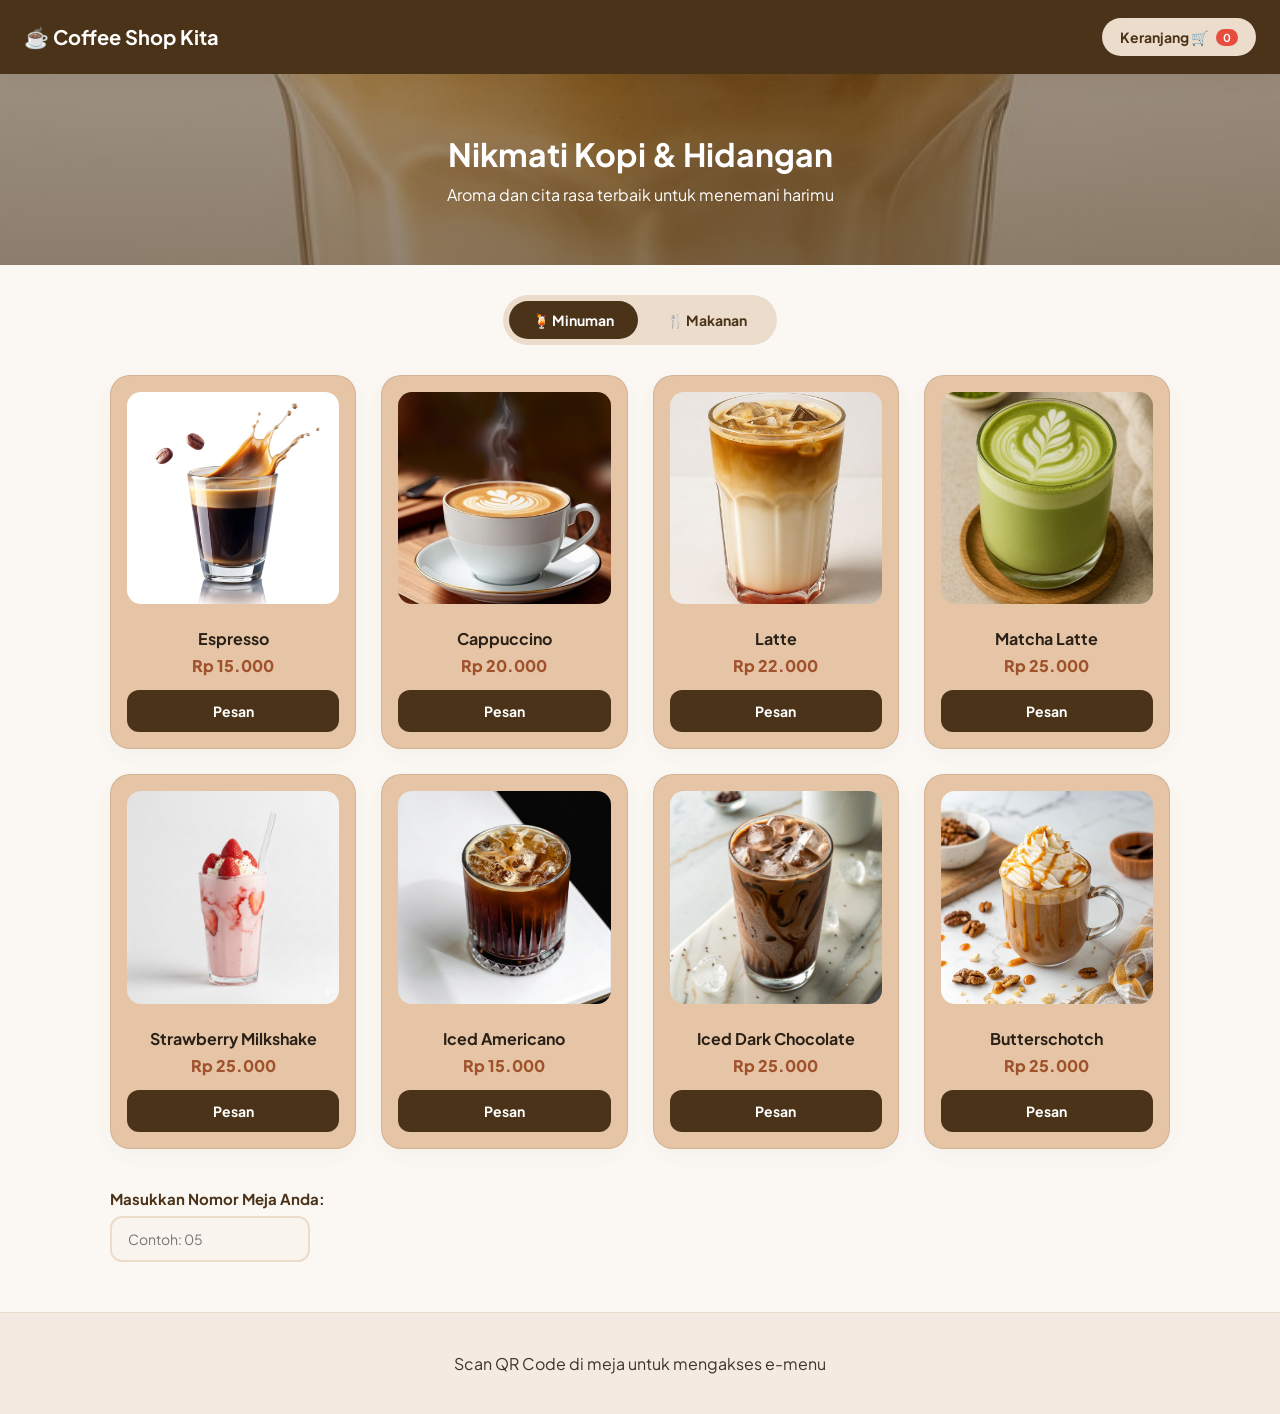
==== menu.html @ d3772231 "Add files via upload" ====
<!DOCTYPE html>
<html lang="id">
<head>
  <meta charset="UTF-8">
  <meta name="viewport" content="width=device-width, initial-scale=1.0">
  <title>Menu Coffee Shop Kita</title>
  <link rel="preconnect" href="https://fonts.googleapis.com">
  <link rel="preconnect" href="https://fonts.gstatic.com" crossorigin>
  <link href="https://fonts.googleapis.com/css2?family=Plus+Jakarta+Sans:wght@400;500;600;700&display=swap" rel="stylesheet">
  <link rel="stylesheet" href="style.css">
</head>
<body>

<div class="menu-page-wrapper">

  <header class="main-header">
    <div class="header-logo">☕ Coffee Shop Kita</div>
    <nav>
      <a href="#" class="cart-nav-btn" onclick="toggleCart()">
        <span>Keranjang 🛒</span>
        <span id="cartCount" class="badge">0</span>
      </a>
    </nav>
  </header>

  <section class="banner">
    <div class="overlay">
      <h2>Nikmati Kopi & Hidangan</h2>
      <p>Aroma dan cita rasa terbaik untuk menemani harimu</p>
    </div>
  </section>

  <div class="tabs-container">
    <div class="tabs">
      <button class="tab-btn active" onclick="showTab('drinks')">🍹 Minuman</button>
      <button class="tab-btn" onclick="showTab('foods')">🍴 Makanan</button>
    </div>
  </div>

  <section id="drinks" class="menu-section active">
    <div class="menu-grid">
      <div class="card">
        <div class="img-container">
          <img src="images/espresso.jpg" alt="Espresso">
        </div>
        <h3>Espresso</h3>
        <p class="price">Rp 15.000</p>
        <button class="btn-order" onclick="addToOrder('Espresso', 15000)">Pesan</button>
      </div>
      <div class="card">
        <div class="img-container">
          <img src="images/cappuccino.jpg" alt="Cappuccino">
        </div>
        <h3>Cappuccino</h3>
        <p class="price">Rp 20.000</p>
        <button class="btn-order" onclick="addToOrder('Cappuccino', 20000)">Pesan</button>
      </div>
      <div class="card">
        <div class="img-container">
          <img src="images/latte.jpg" alt="Latte">
        </div>
        <h3>Latte</h3>
        <p class="price">Rp 22.000</p>
        <button class="btn-order" onclick="addToOrder('Latte', 22000)">Pesan</button>
      </div>
      <div class="card">
        <div class="img-container">
          <img src="images/matchalatte.jpg" alt="Matcha Latte">
        </div>
        <h3>Matcha Latte</h3>
        <p class="price">Rp 25.000</p>
        <button class="btn-order" onclick="addToOrder('Matcha Latte', 25000)">Pesan</button>
      </div>
      <div class="card">
        <div class="img-container">
          <img src="images/strawberry milkshake.jpg" alt="strawberry milkshake">
        </div>
        <h3>Strawberry Milkshake</h3>
        <p class="price">Rp 25.000</p>
        <button class="btn-order" onclick="addToOrder('strawberry milkshake', 25000)">Pesan</button>
      </div>
      <div class="card">
        <div class="img-container">
          <img src="images/iced americano.jpg" alt="iced americano">
        </div>
        <h3>Iced Americano</h3>
        <p class="price">Rp 15.000</p>
        <button class="btn-order" onclick="addToOrder('iced americano', 15000)">Pesan</button>
      </div>
      <div class="card">
        <div class="img-container">
          <img src="images/iceddarkchocolate.jpg" alt="iceddarkchocolate">
        </div>
        <h3>Iced Dark Chocolate</h3>
        <p class="price">Rp 25.000</p>
        <button class="btn-order" onclick="addToOrder('iced dark chocolate', 25000)">Pesan</button>
      </div>
      <div class="card">
        <div class="img-container">
          <img src="images/butterschoth.jpg" alt="butterschoth">
        </div>
        <h3>Butterschotch</h3>
        <p class="price">Rp 25.000</p>
        <button class="btn-order" onclick="addToOrder('butterschoth', 25000)">Pesan</button>
      </div>
    </div>
  </section>

  <section id="foods" class="menu-section">
    <div class="menu-grid">
      <div class="card">
        <div class="img-container">
          <img src="images/strawberrycheseecake.jpg" alt="Strawberry Cheesecake">
        </div>
        <h3>Strawberry Cheesecake</h3>
        <p class="price">Rp 22.000</p>
        <button class="btn-order" onclick="addToOrder('Strawberry Cheesecake', 22000)">Pesan</button>
      </div>
      <div class="card">
        <div class="img-container">
          <img src="images/croissant.jpg" alt="Croissant">
        </div>
        <h3>Croissant</h3>
        <p class="price">Rp 18.000</p>
        <button class="btn-order" onclick="addToOrder('Croissant', 18000)">Pesan</button>
      </div>
      <div class="card">
        <div class="img-container">
          <img src="images/mixplatter.jpg" alt="Mix Platter">
        </div>
        <h3>Mix Platter</h3>
        <p class="price">Rp 20.000</p>
        <button class="btn-order" onclick="addToOrder('Mix Platter', 20000)">Pesan</button>
      </div>
      <div class="card">
        <div class="img-container">
          <img src="images/frenchfries.jpg" alt="French Fries">
        </div>
        <h3>French Fries</h3>
        <p class="price">Rp 15.000</p>
        <button class="btn-order" onclick="addToOrder('French Fries', 15000)">Pesan</button>
      </div>
      <div class="card">
        <div class="img-container">
          <img src="images/craffle.jpg" alt="craffle">
        </div>
        <h3>Craffle</h3>
        <p class="price">Rp 25.000</p>
        <button class="btn-order" onclick="addToOrder('craffle', 25000)">Pesan</button>
      </div>
      <div class="card">
        <div class="img-container">
          <img src="images/pisang coklat.jpg" alt="pisang coklat">
        </div>
        <h3>Pisang Coklat</h3>
        <p class="price">Rp 15.000</p>
        <button class="btn-order" onclick="addToOrder('pisang coklat', 15000)">Pesan</button>
      </div>
      <div class="card">
        <div class="img-container">
          <img src="images/spagheti.jpg" alt="spagheti">
        </div>
        <h3>Spaghetti</h3>
        <p class="price">Rp 30.000</p>
        <button class="btn-order" onclick="addToOrder('spagheti', 30000)">Pesan</button>
      </div>
      <div class="card">
        <div class="img-container">
          <img src="images/chiken wings.jpg" alt="chiken wings">
        </div>
        <h3>Chicken Wings</h3>
        <p class="price">Rp 28.000</p>
        <button class="btn-order" onclick="addToOrder('chiken wings', 28000)">Pesan</button>
      </div>
    </div>
  </section>


  <div class="cart-popup" id="cartPopup">
    <h3>🛒 Keranjang Pesanan</h3>
    <ul id="cartItems"></ul>
    <div class="cart-total">
      <span>Total Sementara</span>
      <span id="cartTotal">Rp 0</span>
    </div>
    <button class="btn-view-order" onclick="goToOrder()">Lihat Detail & Checkout</button>
  </div>
<div class="meja-container" style="margin: 20px auto; max-width: 1100px; padding: 0 20px;">
  <label for="nomorMeja" style="font-weight: 700; color: #4a3319; display: block; margin-bottom: 8px; font-size: 15px;">
    Masukkan Nomor Meja Anda:
  </label>
  <input type="number" id="nomorMeja" placeholder="Contoh: 05" min="1" required
         oninput="localStorage.setItem('nomorMejaGlobal', this.value)"
         style="padding: 12px 16px; width: 100%; max-width: 200px; border: 2px solid #ebdccb; border-radius: 12px; font-size: 14px; outline: none; background-color: #faf4ee;">
</div>
  <footer>
    <p>Scan QR Code di meja untuk mengakses e-menu</p>
    <div id="qrcode"></div>
  </footer>

</div> <script src="qrcode.min.js"></script>
  <script src="script.js"></script>
  <script>
    function showTab(tabId) {
      document.querySelectorAll('.menu-section').forEach(sec => sec.classList.remove('active'));
      document.querySelectorAll('.tab-btn').forEach(btn => btn.classList.remove('active'));
      
      document.getElementById(tabId).classList.add('active');
      const activeBtn = Array.from(document.querySelectorAll('.tab-btn')).find(btn => btn.getAttribute('onclick').includes(tabId));
      if(activeBtn) activeBtn.classList.add('active');
    }
  </script>
</body>
</html>
---- style.css ----
/* ==========================================================================
   1. RESET & FONT UTAMA (BERLAKU UNTUK SEMUA HALAMAN)
   ========================================================================== */
@import url('https://fonts.googleapis.com/css2?family=Plus+Jakarta+Sans:wght@400;500;600;700&display=swap');

* {
  margin: 0;
  padding: 0;
  box-sizing: border-box;
  font-family: 'Plus Jakarta Sans', 'Segoe UI', sans-serif;
}

/* ==========================================================================
   2. UI LOGIN (INDEX.HTML) - BACKGROUND ESPRESSO WARM & KARTU GLASSMORPHISM
   ========================================================================== */
body.login-page {
  background: linear-gradient(135deg, #e1c2b5 0%, #7d4c13 50%, #6e4e37 100%);
  min-height: 100vh;
  display: flex;
  justify-content: center;
  align-items: center;
  padding: 20px;
  position: relative;
  overflow: hidden;
}

body.login-page::before {
  content: '';
  position: absolute;
  width: 300px;
  height: 300px;
  background: rgba(235, 220, 203, 0.15);
  border-radius: 50%;
  top: -50px;
  right: -50px;
  filter: blur(80px);
}

.login-container {
  background: rgba(255, 255, 255, 0.12);
  backdrop-filter: blur(20px);
  -webkit-backdrop-filter: blur(20px);
  padding: 45px 35px;
  border-radius: 28px;
  width: 100%;
  max-width: 380px;
  box-shadow: 0 25px 50px rgba(0, 0, 0, 0.35);
  text-align: center;
  border: 1px solid rgba(255, 255, 255, 0.25);
  z-index: 2;
}

.login-container h2 {
  font-size: 26px;
  color: #ffffff;
  font-weight: 700;
  margin-bottom: 25px;
  text-shadow: 0 2px 4px rgba(0, 0, 0, 0.2);
}

.login-container input[type="text"],
.login-container input[type="password"] {
  width: 100%;
  padding: 14px 18px;
  margin-bottom: 18px;
  border: 1px solid rgba(255, 255, 255, 0.3);
  background: rgba(255, 255, 255, 0.9);
  border-radius: 14px;
  font-size: 14px;
  color: #2b1810;
  outline: none;
  transition: all 0.3s ease;
  display: block;
}

.login-container input:focus {
  border-color: #ffffff;
  background: #ffffff;
  box-shadow: 0 0 0 4px rgba(255, 255, 255, 0.25);
  transform: translateY(-1px);
}

.login-container button {
  width: 100%;
  padding: 14px;
  background-color: #ebdccb;
  color: #4a3319;
  border: none;
  border-radius: 14px;
  font-size: 16px;
  font-weight: 700;
  cursor: pointer;
  transition: all 0.2s ease;
  margin-top: 8px;
  box-shadow: 0 4px 15px rgba(0, 0, 0, 0.2);
}

.login-container button:hover {
  background-color: #ffffff;
  color: #2b1810;
  transform: translateY(-2px);
  box-shadow: 0 6px 20px rgba(0, 0, 0, 0.3);
}

.login-container .note {
  font-size: 13px;
  color: rgba(255, 255, 255, 0.8);
  margin-top: 25px;
  font-weight: 500;
  letter-spacing: 0.3px;
}

#message {
  font-size: 13px;
  margin-top: 12px;
  font-weight: bold;
  color: #ff6b6b;
}


/* ==========================================================================
   3. UI HALAMAN UTAMA KAFE (MENU.HTML)
   ========================================================================== */
.menu-page-wrapper {
  background-color: #fbf8f4;
  color: #3e3229;
  min-height: 100vh;
}

/* Header Navbar */
.menu-page-wrapper .main-header {
  background-color: #4a3319;
  padding: 18px 24px;
  display: flex;
  justify-content: space-between;
  align-items: center;
  position: sticky;
  top: 0;
  z-index: 999;
  box-shadow: 0 4px 20px rgba(74, 51, 25, 0.08);
}

.menu-page-wrapper .header-logo {
  color: #ffffff;
  font-size: 20px;
  font-weight: 700;
}

.menu-page-wrapper .cart-nav-btn {
  text-decoration: none;
  background-color: #ebdccb;
  color: #4a3319;
  padding: 10px 18px;
  border-radius: 30px;
  font-weight: 700;
  font-size: 14px;
  display: flex;
  align-items: center;
  gap: 8px;
}

.menu-page-wrapper .badge {
  background-color: #e74c3c;
  color: white;
  font-size: 11px;
  padding: 2px 7px;
  border-radius: 20px;
  font-weight: bold;
}

/* Banner */
.menu-page-wrapper .banner {
  background: linear-gradient(rgba(74, 51, 25, 0.5), rgba(74, 51, 25, 0.6)), 
              url('images/latte.jpg') no-repeat center center/cover;
  color: white;
  text-align: center;
  padding: 60px 20px;
}

.menu-page-wrapper .banner h2 {
  font-size: 32px;
  font-weight: 700;
  margin-bottom: 10px;
  color: #ffffff !important;
}

/* Navigasi Tab */
.menu-page-wrapper .tabs-container {
  display: flex;
  justify-content: center;
  margin: 30px 0 10px 0;
}

.menu-page-wrapper .tabs {
  background-color: #ebdccb;
  padding: 6px;
  border-radius: 30px;
  display: flex;
  gap: 5px;
}

.menu-page-wrapper .tab-btn {
  padding: 10px 24px;
  border: none;
  background: none;
  cursor: pointer;
  font-weight: 700;
  font-size: 14px;
  color: #4a3319;
  border-radius: 25px;
  transition: all 0.2s ease;
}

.menu-page-wrapper .tab-btn.active {
  background-color: #4a3319;
  color: white;
}

/* Grid Katalog */
.menu-page-wrapper .menu-section {
  display: none;
}

.menu-page-wrapper .menu-section.active {
  display: block;
}

.menu-page-wrapper .menu-grid {
  display: grid;
  grid-template-columns: repeat(auto-fit, minmax(220px, 1fr));
  gap: 25px;
  padding: 20px;
  max-width: 1100px;
  margin: 0 auto;
}

/* PERUBAHAN UTAMA: MENGUBAH WARNA FRAME KARTU KOTAK MENU AGAR TIDAK PUTIH */
.menu-page-wrapper .card {
  background: #e5c5a5; /* Diganti warna Krem Susu Premium yang hangat */
  padding: 16px;
  border-radius: 20px;
  text-align: center;
  box-shadow: 0 6px 20px rgba(74, 51, 25, 0.04);
  border: 1px solid rgba(74, 51, 25, 0.12); /* Border tipis estetik warna kopi */
  display: flex;
  flex-direction: column;
  justify-content: space-between;
  transition: transform 0.2s ease, box-shadow 0.2s ease;
}

.menu-page-wrapper .card:hover {
  transform: translateY(-4px);
  box-shadow: 0 12px 28px rgba(74, 51, 25, 0.08);
  background: #fdfaf7; /* Sedikit lebih terang saat disorot */
}


/* ==========================================================================
   4. SETELAN FOTO COVER ASLI YANG BAGUS (PAS, SEJAJAR & TANPA BACKGROUND PUTIH)
   ========================================================================== */
.menu-page-wrapper .frame-foto,
.menu-page-wrapper .img-container {
  width: 100%;
  aspect-ratio: 1 / 1;       /* Mengunci rasio kotak sempurna agar sejajar rapi */
  border-radius: 14px;
  overflow: hidden;
  margin-bottom: 14px;
  background-color: transparent !important; /* Menghapus sisa warna latar belakang putih */
  display: flex;
  justify-content: center;
  align-items: center;
}

/* Tetap menggunakan cover agar gambar terisi padat & estetik sesuai seleramu */
.menu-page-wrapper .card img,
.menu-page-wrapper .frame-foto img,
.menu-page-wrapper .img-container img {
  width: 100% !important;
  height: 100% !important;
  object-fit: cover !important; /* Gambar otomatis penuh proporsional tanpa terpotong rusak */
  object-position: center;      /* Fokus gambar tetap berada di tengah */
}

.menu-page-wrapper .card h3 {
  font-size: 16px;
  color: #2b2118;
  margin: 10px 0 6px 0;
  font-weight: 700;
}

/* WARNA TULISAN HARGA: COKELAT TERBAKAR ESTETIK */
.menu-page-wrapper .card .price,
.menu-page-wrapper .card p {
  color: #a0522d; /* Warm Terracotta Brown */
  font-weight: 800;
  font-size: 16px;
  margin-bottom: 14px;
}

/* Tombol Pesan */
.menu-page-wrapper .btn-order,
.menu-page-wrapper .card button {
  background: #4a3319;
  color: white;
  border: none;
  padding: 12px 0;
  border-radius: 12px;
  cursor: pointer;
  width: 100%;
  font-weight: 700;
  font-size: 14px;
  transition: background 0.2s ease;
}

.menu-page-wrapper .btn-order:hover,
.menu-page-wrapper .card button:hover {
  background: #332210;
}


/* ==========================================================================
   5. POPUP KERANJANG & FOOTER
   ========================================================================== */
.menu-page-wrapper .cart-popup {
  display: none; 
  position: fixed;
  top: 80px;
  right: 24px;
  background: white;
  width: 340px;
  padding: 24px;
  border-radius: 20px;
  box-shadow: 0 15px 40px rgba(62, 50, 41, 0.15);
  border: 1px solid #ebdccb;
  z-index: 1000;
}

.menu-page-wrapper .cart-popup h3 {
  font-size: 16px;
  margin-bottom: 15px;
  color: #2b2118;
  border-bottom: 2px solid #ebdccb;
  padding-bottom: 8px;
}

.menu-page-wrapper .cart-popup ul {
  list-style: none;
  padding: 0;
  max-height: 220px;
  overflow-y: auto;
}

.menu-page-wrapper .cart-popup li {
  display: flex;
  justify-content: space-between;
  align-items: center;
  padding: 10px 0;
  font-size: 13px;
  font-weight: 600;
  border-bottom: 1px solid #f1eae2;
}

.menu-page-wrapper .cart-total {
  display: flex;
  justify-content: space-between;
  font-weight: 700;
  font-size: 14px;
  margin-top: 15px;
  color: #4a3319;
}

.menu-page-wrapper .btn-view-order {
  width: 100%;
  padding: 12px;
  background: #4a3319;
  color: white;
  border: none;
  border-radius: 12px;
  margin-top: 15px;
  cursor: pointer;
  font-weight: 700;
  font-size: 14px;
}

.menu-page-wrapper footer {
  text-align: center;
  padding: 40px 20px;
  margin-top: 50px;
  background-color: #f4eae1;
  border-top: 1px solid #ebdccb;
}
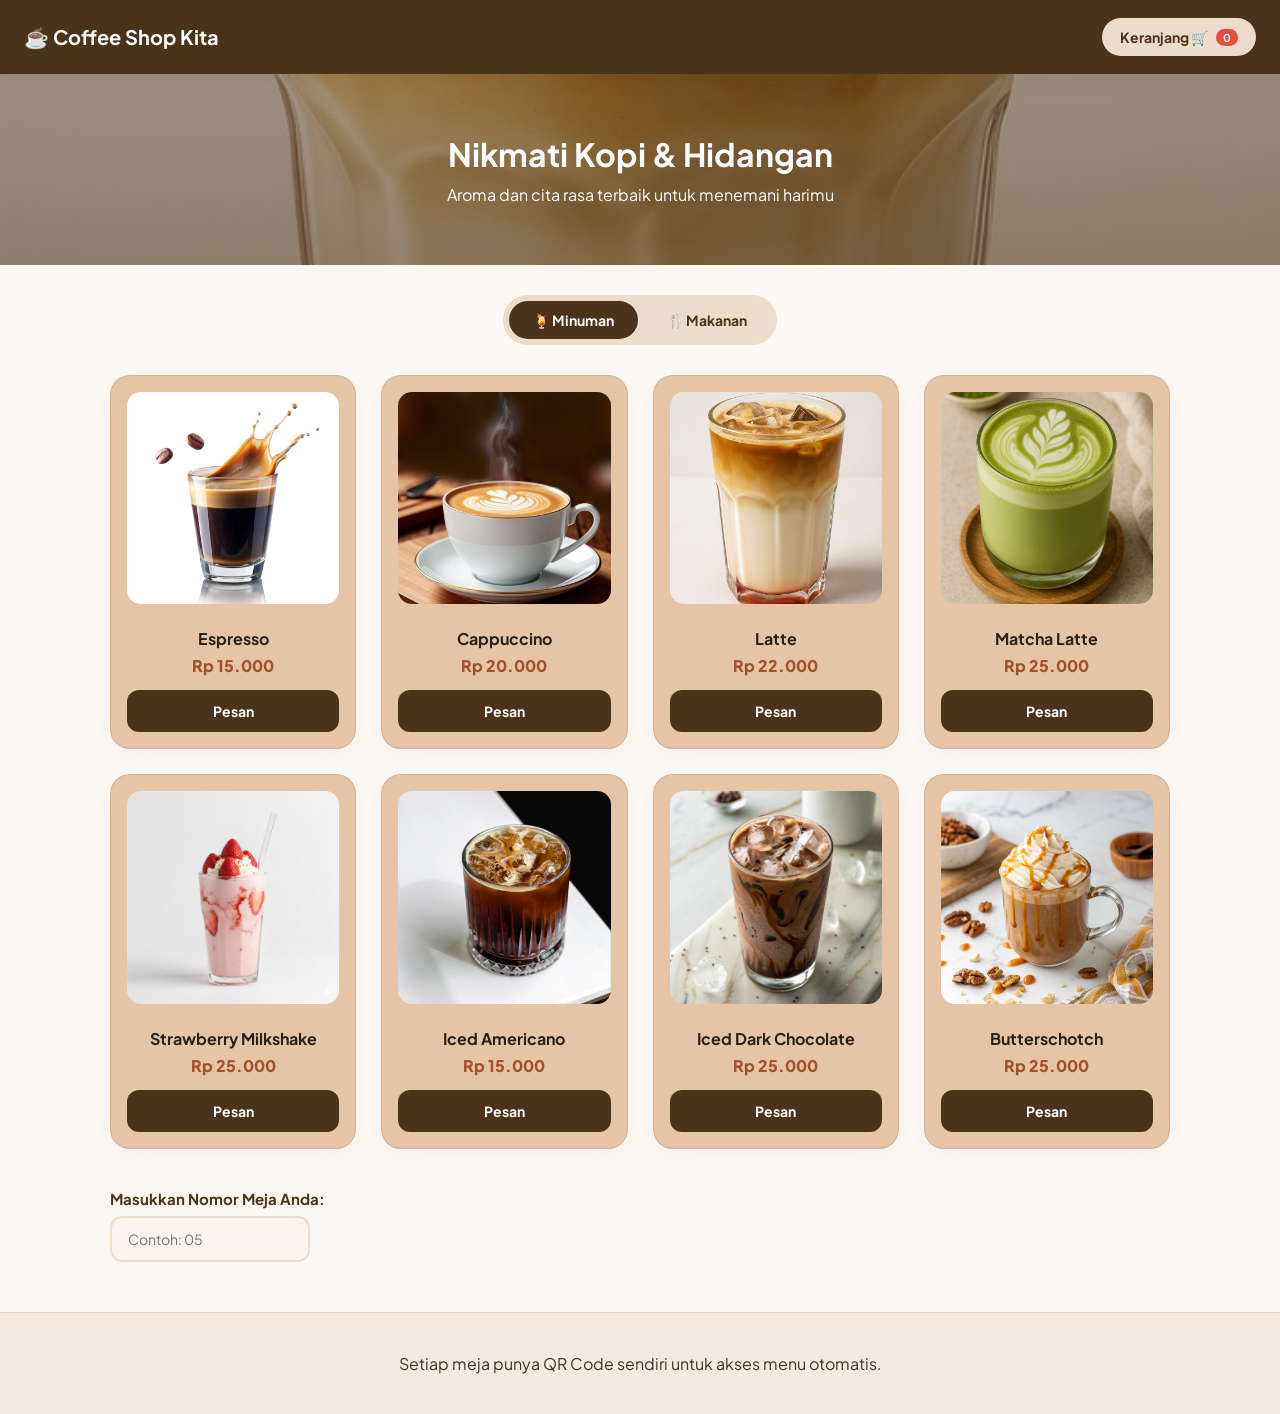
==== commit 84b52a7a: "Add files via upload" ====
--- a/menu.html
+++ b/menu.html
@@ -192,13 +192,15 @@
   <input type="number" id="nomorMeja" placeholder="Contoh: 05" min="1" required
          oninput="localStorage.setItem('nomorMejaGlobal', this.value)"
          style="padding: 12px 16px; width: 100%; max-width: 200px; border: 2px solid #ebdccb; border-radius: 12px; font-size: 14px; outline: none; background-color: #faf4ee;">
+  <p id="infoMejaOtomatis" style="display:none; color:#2e7d32; font-size:13px; font-weight:700; margin-top:10px;">
+    ✅ Nomor meja terdeteksi otomatis dari QR Code — kamu tidak perlu mengisi manual.
+  </p>
 </div>
   <footer>
-    <p>Scan QR Code di meja untuk mengakses e-menu</p>
-    <div id="qrcode"></div>
+    <p>Setiap meja punya QR Code sendiri untuk akses menu otomatis.</p>
   </footer>
 
-</div> <script src="qrcode.min.js"></script>
+</div>
   <script src="script.js"></script>
   <script>
     function showTab(tabId) {
--- a/style.css
+++ b/style.css
@@ -388,4 +388,92 @@
   margin-top: 50px;
   background-color: #f4eae1;
   border-top: 1px solid #ebdccb;
-}+}
+/* ========================================================================== 
+   RESPONSIVE MENU PAGE UNTUK HP
+   ========================================================================== */
+@media (max-width: 600px) {
+  /* Navbar jadi vertikal */
+  .menu-page-wrapper .main-header {
+    flex-direction: column;
+    gap: 10px;
+    text-align: center;
+    padding: 12px;
+  }
+
+  /* Banner teks lebih kecil */
+  .menu-page-wrapper .banner {
+    padding: 30px 16px;
+  }
+  .menu-page-wrapper .banner h2 {
+    font-size: 22px;
+  }
+  .menu-page-wrapper .banner p {
+    font-size: 14px;
+  }
+
+  /* Grid menu jadi 2 kolom biar kartu nggak raksasa */
+  .menu-page-wrapper .menu-grid {
+    grid-template-columns: repeat(2, 1fr);
+    gap: 12px;
+    padding: 10px;
+    max-width: 100%;   /* biar pas di layar HP */
+  }
+
+  /* Card lebih ramping */
+  .menu-page-wrapper .card {
+    padding: 10px;
+    border-radius: 12px;
+  }
+  .menu-page-wrapper .card h3 {
+    font-size: 13px;
+    margin: 6px 0 4px 0;
+  }
+  .menu-page-wrapper .card .price,
+  .menu-page-wrapper .card p {
+    font-size: 13px;
+    margin-bottom: 8px;
+  }
+  .menu-page-wrapper .card button,
+  .menu-page-wrapper .btn-order {
+    font-size: 12px;
+    padding: 8px 0;
+  }
+
+  /* Input nomor meja full width */
+  .meja-container input {
+    width: 100% !important;
+    max-width: none;
+    font-size: 14px;
+  }
+}
+
+/* ========================================================================== 
+   RESPONSIVE LOGIN PAGE UNTUK HP
+   ========================================================================== */
+@media (max-width: 600px) {
+  .login-container {
+    max-width: 100%;      /* biar penuh di layar HP */
+    padding: 30px 20px;   /* padding lebih kecil */
+    border-radius: 20px;  /* sudut lebih ramping */
+  }
+
+  .login-container h2 {
+    font-size: 20px;      /* judul lebih kecil */
+  }
+
+  .login-container input[type="text"],
+  .login-container input[type="password"] {
+    font-size: 13px;      /* teks input lebih kecil */
+    padding: 12px;        /* padding lebih pas di HP */
+  }
+
+  .login-container button {
+    font-size: 14px;
+    padding: 12px;
+  }
+
+  .login-container .note {
+    font-size: 12px;
+  }
+}
